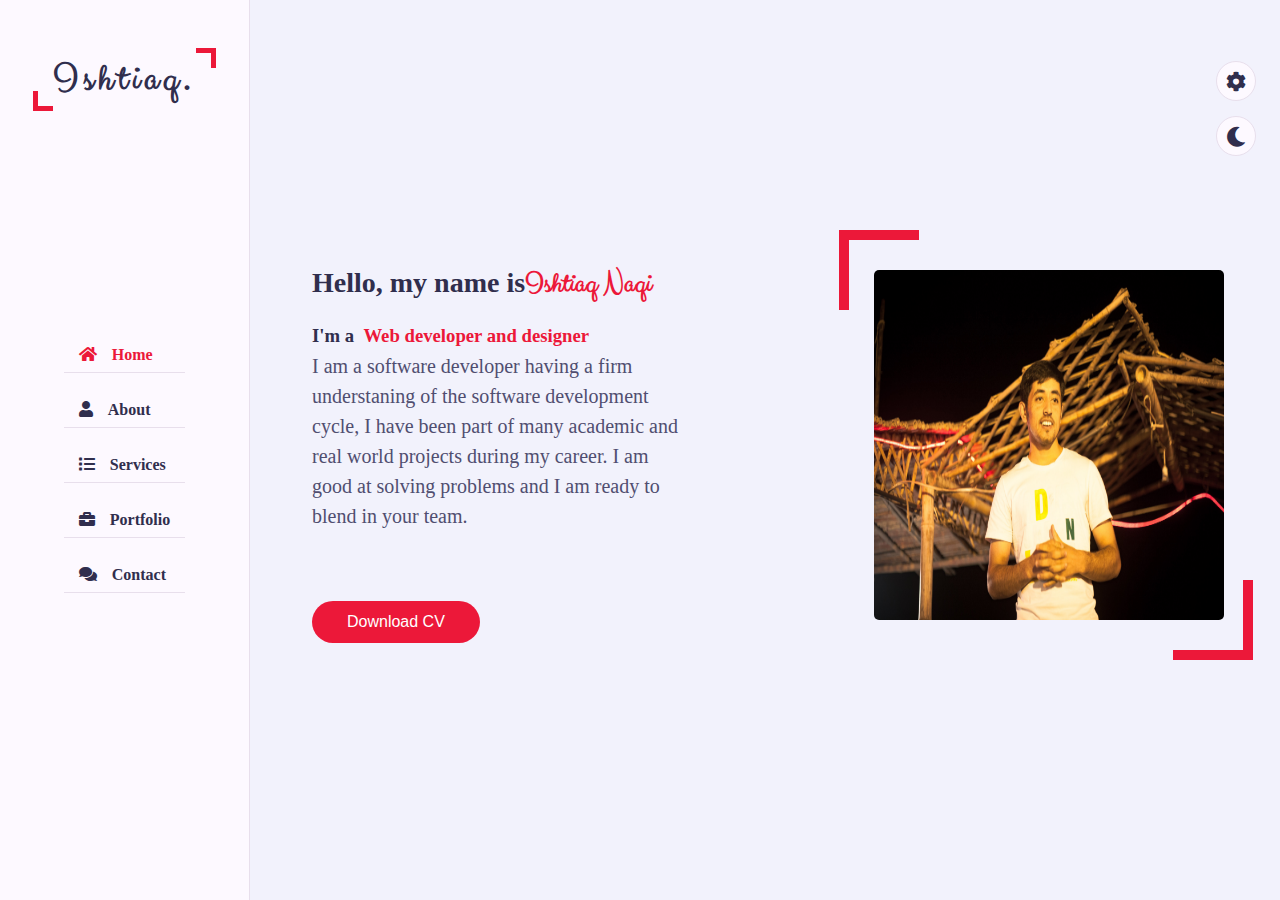
==== index.html @ 5f27f60d "fixed index folder" ====
<!DOCTYPE html>
<html>
  <head>
    <meta charset="UTF-8">
    <meta http-equivalent="X-UA-Compatible" content="IE=edge">
    <meta name="viewport" content="width=device-width, initial-scale=1.0">
    <meta name="description" content="My name is Ishtiaq Naqi and I am a Software Engineer. I can create dynamic, user friendly, and highly optimized applications for your personal or business use.">
    <meta name="og:title" content="Ishtiaq Naqi">
    <meta name="og:description" content="My name is Ishtiaq Naqi and I am a Full Stack Software Developer. I can create dynamic, user friendly, and highly optimized applications for your personal or business use.">
    <meta name="og:image" content="../Images/hero.jpg">
    <title>Ishtiaq Hussain Naqi, &reg; Sotware Developer</title>
    <link rel="shortcut icon" type="image/jpg" href="../Images/hero.jpg">
    <link rel="stylesheet" href="../CSS/style.css">
    <link rel="stylesheet" href="../CSS/skin/color-1.css">
    <link rel="stylesheet" href="https://cdnjs.cloudflare.com/ajax/libs/font-awesome/5.15.4/css/all.min.css">
    <link class="alternate-style" rel="stylesheet" href="../CSS/skin/color-1.css" title="color-1" disabled>
    <link class="alternate-style" rel="stylesheet" href="../CSS/skin/color-2.css" title="color-2" disabled>
    <link class="alternate-style" rel="stylesheet" href="../CSS/skin/color-3.css" title="color-3" disabled>
    <link class="alternate-style" rel="stylesheet" href="../CSS/skin/color-4.css" title="color-4" disabled>
    <link class="alternate-style" rel="stylesheet" href="../CSS/skin/color-5.css" title="color-5" disabled>
    <link rel="stylesheet" href="../CSS/style-switcher.css">
  </head>
  <body>
    <div class="main-container">
      <div class="aside">
        <div class="logo"><a href="#"><span>Ishtiaq</span>.</a></div>
        <div class="nav-toggler"><span></span></div>
        <ul class="nav">
          <li><a class="active" href="#home"><i class="fa fa-home"></i>Home</a></li>
          <li><a href="#about"><i class="fa fa-user"></i>About</a></li>
          <li><a href="#services"><i class="fa fa-list"></i>Services</a></li>
          <li><a href="#portfolio"><i class="fa fa-briefcase"></i>Portfolio</a></li>
          <li><a href="#contact"><i class="fa fa-comments"></i>Contact</a></li>
        </ul>
      </div>
      <div class="main-content">
        <section class="home active section" id="home">
          <div class="container">
            <div class="row">
              <div class="home-info padd-15">
                <h3 class="hello">Hello, my name is<span class="name">Ishtiaq Naqi</span></h3>
                <h3 class="my-profession">I'm a &nbsp;<span class="typing">Web developer and designer</span></h3>
                <p>I am a software developer having a firm understaning of the software development cycle, I have been part of many academic and real world projects during my career. I am good at solving problems and I am ready to blend in your team.</p>
                <button class="btn" type="button" id="cv-btn">Download CV</button>
              </div>
              <div class="home-img padd-15"><img src="../Images/hero.jpg" alt="Hero image"></div>
            </div>
          </div>
        </section>
        <section class="about section" id="about">
          <div class="container">
            <div class="row">
              <div class="section-title padd-15">
                <h2>About Me</h2>
              </div>
            </div>
            <div class="row">
              <div class="about-content padd-15">
                <div class="row">
                  <div class="about-text">
                    <h3>I'm Ishtiaq Naqi&nbsp;<span>Web Designer and Developer</span></h3>
                    <p>I am a Software Developer, I can create or rewamp web and mobile applications for your personal or business use. I have years of experience developing applications.</p>
                  </div>
                </div>
                <div class="row">
                  <section class="person-info padd-15">
                    <h2>Expertise</h2>
                    <div class="skills">
                              <div class="skill-item"><img src="../Images/logos/java.png" alt="Java"></div>
                              <div class="skill-item"><img src="../Images/logos/nodejs.png" alt="Node.js"></div>
                              <div class="skill-item"><img src="../Images/logos/rust.png" alt="Rust"></div>
                              <div class="skill-item"><img src="../Images/logos/javascript.png" alt="HTML/CSS/JS"></div>
                              <div class="skill-item"><img src="../Images/logos/angular.png" alt="Angular"></div>
                              <div class="skill-item"><img src="../Images/logos/reactjs.png" alt="React.js"></div>
                              <div class="skill-item"><img src="../Images/logos/flutter.png" alt="Flutter"></div>
                              <div class="skill-item"><img src="../Images/logos/css.png" alt="CSS"></div>
                    </div>
                  </section>
                </div>
                <div class="row">
                  <div class="experience padd-15">
                    <h3 class="title">Experience</h3>
                    <div class="row">
                      <div class="timeline-box padd-15">
                        <div class="timeline shadow-dark">
                                  <div class="timeline-item">
                                    <div class="circle-dot"></div>
                                    <h3 class="timeline-date"><i class="fa fa-calendar"></i>2023 - 2023</h3>
                                    <h4 class="timeline-title">Apna Devs</h4>
                                    <p class="timeline-text">I worked with Apna Devs as backend development intern for a period of three months. At here I worked in MVP architecture, APIs, MongoDB database and Docker</p>
                                  </div>
                                  <div class="timeline-item">
                                    <div class="circle-dot"></div>
                                    <h3 class="timeline-date"><i class="fa fa-calendar"></i>2022 - 2002</h3>
                                    <h4 class="timeline-title">Siddique Memon Foundation</h4>
                                    <p class="timeline-text">I worked with Siddique memon foundation as a social intern during summers 2022. Our task were to promote social mobilization and to work as volunteers in affected areas.</p>
                                  </div>
                                  <div class="timeline-item">
                                    <div class="circle-dot"></div>
                                    <h3 class="timeline-date"><i class="fa fa-calendar"></i>2004 - 2013</h3>
                                    <h4 class="timeline-title">WWF-Pakistan</h4>
                                    <p class="timeline-text">I have been member &quot;Nature Club&quot;, an initiative taken by WWF-Pakistan to cope will poaching of migratory birds and little local birds.</p>
                                  </div>
                        </div>
                      </div>
                    </div>
                  </div>
                  <div class="education padd-15">
                    <h3 class="title">Education</h3>
                    <div class="row">
                      <div class="timeline-box padd-15">
                        <div class="timeline shadow-dark">
                                  <div class="timeline-item">
                                    <div class="circle-dot"></div>
                                    <h3 class="timeline-date"><i class="fa fa-calendar"></i>2019 - 2023</h3>
                                    <h4 class="timeline-title">BSCS</h4>
                                    <p class="timeline-text">I'm currently pursuing an undergraduate degree in computer sciences from Institute of Business Administaraion (IBA) Karachi.</p>
                                  </div>
                                  <div class="timeline-item">
                                    <div class="circle-dot"></div>
                                    <h3 class="timeline-date"><i class="fa fa-calendar"></i>2016 - 2018</h3>
                                    <h4 class="timeline-title">HSSC</h4>
                                    <p class="timeline-text">I did my intermediate (HSSC) from Government Degree College Chitral. I studied Mathematics, Physics and Chemistry during my HSSC in Government College for Boys Chitral.</p>
                                  </div>
                                  <div class="timeline-item">
                                    <div class="circle-dot"></div>
                                    <h3 class="timeline-date"><i class="fa fa-calendar"></i>2014-2016</h3>
                                    <h4 class="timeline-title">SSC</h4>
                                    <p class="timeline-text">I completed my secondary school certificate (SSC) from Aga Khan Higher Secondary School Seenlasht, Chitral KPK.</p>
                                  </div>
                        </div>
                      </div>
                    </div>
                  </div>
                </div>
              </div>
            </div>
          </div>
        </section>
        <section class="service section" id="services">
          <div class="container">
            <div class="row">
              <div class="section-title padd-15">
                <h2>Service</h2>
              </div>
            </div>
            <div class="row">
              <div class="service-item padd-15">
                <div class="service-item-inner">
                  <div class="icon"><i class="fa fa-mobile-alt"></i></div>
                  <h4>Mobile Application</h4>
                  <p>I can create or refurnish you existing mobile applications.</p>
                </div>
              </div>
              <div class="service-item padd-15">
                <div class="service-item-inner">
                  <div class="icon"><i class="fa fa-laptop-code"></i></div>
                  <h4>Web Application</h4>
                  <p>I can develop or recreate existing web applications..</p>
                </div>
              </div>
              <div class="service-item padd-15">
                <div class="service-item-inner">
                  <div class="icon"><i class="fa fa-palette"></i></div>
                  <h4>Web and Mobile Design</h4>
                  <p>I will design catchy websites, web and mobile applications, using design tools.</p>
                </div>
              </div>
              <div class="service-item padd-15">
                <div class="service-item-inner">
                  <div class="icon"><i class="fa fa-code"></i></div>
                  <h4>Website Development</h4>
                  <p>I will develop eilte looking website for your personal and business use.</p>
                </div>
              </div>
              <div class="service-item padd-15">
                <div class="service-item-inner">
                  <div class="icon"><i class="fa fa-search"></i></div>
                  <h4>Add Features</h4>
                  <p>I can add your desired featues to your websites and applications.</p>
                </div>
              </div>
              <div class="service-item padd-15">
                <div class="service-item-inner">
                  <div class="icon"><i class="fa fa-bullhorn"></i></div>
                  <h4>Optimization</h4>
                  <p>I will make your product highly optimized and SEO friendly.</p>
                </div>
              </div>
            </div>
          </div>
        </section>
        <section class="portfolio section" id="portfolio">
          <div class="container">
            <div class="row">
              <div class="section-title padd-15">
                <h2>Portfolio</h2>
              </div>
            </div>
            <div class="row">
              <div class="portfolio-heading padd-15">
                <h2>My Last Projects :</h2>
              </div>
            </div>
            <div class="row">
                      <div class="portfolio-item padd-15">
                        <div class="portfolio-item-inner shadow-dark">
                          <div class="portfolio-img"><img src="../Images/vanlife.png" alt=""></div>
                        </div>
                      </div>
                      <div class="portfolio-item padd-15">
                        <div class="portfolio-item-inner shadow-dark">
                          <div class="portfolio-img"><img src="../Images/Home.png" alt=""></div>
                        </div>
                      </div>
                      <div class="portfolio-item padd-15">
                        <div class="portfolio-item-inner shadow-dark">
                          <div class="portfolio-img"><img src="../Images/tenzies.png" alt=""></div>
                        </div>
                      </div>
                      <div class="portfolio-item padd-15">
                        <div class="portfolio-item-inner shadow-dark">
                          <div class="portfolio-img"><img src="../Images/hope.jpg" alt=""></div>
                        </div>
                      </div>
                      <div class="portfolio-item padd-15">
                        <div class="portfolio-item-inner shadow-dark">
                          <div class="portfolio-img"><img src="../Images/os.jpg" alt=""></div>
                        </div>
                      </div>
                      <div class="portfolio-item padd-15">
                        <div class="portfolio-item-inner shadow-dark">
                          <div class="portfolio-img"><img src="../Images/cp.jpg" alt=""></div>
                        </div>
                      </div>
            </div>
          </div>
        </section>
        <section class="contact section" id="contact">
          <div class="container">
            <div class="row">
              <div class="section-title padd-15">
                <h2>Contact Me</h2>
              </div>
            </div>
            <h3 class="contact-title padd-15">Do you have any questions?</h3>
            <h4 class="contact-sub-title padd-15">I'm at your service</h4>
            <div class="row">
                      <div class="contact-info-item padd-15">
                        <div class="icon"><i class="fa fa-phone"></i></div>
                        <h4>Call us on</h4>
                        <p>+9230451154480</p>
                      </div>
                      <div class="contact-info-item padd-15">
                        <div class="icon"><i class="fa fa-map-marker-alt"></i></div>
                        <h4>Office</h4>
                        <p>Karachi</p>
                      </div>
                      <div class="contact-info-item padd-15">
                        <div class="icon"><i class="fa fa-envelope"></i></div>
                        <h4>Email</h4>
                        <p>ih.naqi@outlook.com</p>
                      </div>
                      <div class="contact-info-item padd-15">
                        <div class="icon"><i class="fa fa-globe-europe"></i></div>
                        <h4>Website</h4>
                        <p>www.google.com</p>
                      </div>
            </div>
            <h3 class="contact-title padd-15">Write me an email</h3>
            <h4 class="contact-sub-title padd-15">I'm very responsive</h4>
            <div class="row">
              <div class="contact-form padd-15">
                <div class="row">
                          <div class="form-item col-6 padd-15">
                            <div class="form-group">
                              <input class="form-control" type="text" placeholder="Name">
                            </div>
                          </div>
                          <div class="form-item col-6 padd-15">
                            <div class="form-group">
                              <input class="form-control" type="email" placeholder="someone@example.com">
                            </div>
                          </div>
                </div>
                <div class="row">
                          <div class="form-item col-12 padd-15">
                            <div class="form-group">
                              <input class="form-control" type="text" placeholder="Subject">
                            </div>
                          </div>
                </div>
                <div class="row">
                  <div class="form-item col-12 padd-15">
                    <div class="form-group">
                      <textarea class="form-control" name="" id="" placeholder="Message"></textarea>
                    </div>
                  </div>
                  <div class="contact-form padd-15">
                    <div class="row">
                      <div class="form-item col-12 padd-15">
                        <button class="btn" type="sumbit">Send Message</button>
                      </div>
                    </div>
                  </div>
                </div>
              </div>
            </div>
          </div>
        </section>
      </div>
    </div>
    <div class="style-switcher">
      <div class="style-switcher-toogler s-icon"><i class="fas fa-cog fa-spin"></i></div>
      <div class="day-night s-icon"><i class="fas"></i></div>
      <h2>Theme Colors</h2>
      <div class="colors"><span class="color-1" onclick="setActiveStyle('color-1')"></span><span class="color-2" onclick="setActiveStyle('color-2')"></span><span class="color-3" onclick="setActiveStyle('color-3')"></span><span class="color-4" onclick="setActiveStyle('color-4')"></span><span class="color-5" onclick="setActiveStyle('color-5')"></span></div>
    </div>
    <script src="https://cdnjs.cloudflare.com/ajax/libs/typed.js/2.0.12/typed.min.js" referrerpolicy="no-referrer"></script>
    <script src="../js/style-switcher.js"></script>
    <script src="../js/script.js"></script>
  </body>
</html>
---- CSS/style.css ----
@import url('https://fonts.googleapis.com/css2?family=Clicker+Script&family=Poppins:wght@200;300;400;500;600;700&display=swap');
:root{
   --bg-black-900: #f2f2fc;
   --bg-black-100: #fdf9ff;
   --bg-black-50: #e8dfec;
   --text-black-900: #302e4d;
   --text-black-700: #504e70;
}

body.dark{
   --bg-black-900: #151515;
   --bg-black-100: #222222;
   --bg-black-50: #393939;
   --text-black-900: #ffffff;
   --text-black-700: #e9e9e9;
}

body{
   line-height: 1.5;
   font-size: 16px;
   font-family: 'Poppins' sans-serif;
}

*{
   margin: 0;
   padding: 0;
   outline: none;
   text-decoration: none;
   box-sizing: border-box;
}

::before,::after{
   box-sizing: border-box;
}

ul{
   list-style: none;
}

.section {
   background: var(--bg-black-900);
   min-height: 100vh;
   display: block;
   padding: 0 30px;
   opacity: 1;
   position: fixed;
   left: 270px;
   top: 0;
   right: 0;
   bottom: 0;
   z-index: 0;
   overflow-y: auto;
   overflow-x: hidden;
   transition: all 0.3s ease;
}

.section.back-section{
   z-index: 1;
}

.section.active{
   z-index: 2;
   opacity: 1;
   animation: slideSection 1s ease;
}

@keyframes slideSection {
   0%{
      transform: translateX(100%);
   }
   100%{
      transform: translateX(0%);
   }
}

.hidden{
   display: none !important;
}

.padd-15{
   padding-left: 15px;
   padding-right: 15px;
}

.container{
   max-width: 1100px;
   width: 100%;
   margin: auto;
}

.section .container{
   padding-top: 60px;
   padding-bottom: 70px;
}

.section-title{
   flex: 0 0 100%;
   max-width: 100%;
   margin-bottom: 60px;
}

.section-title h2{
   font-size: 40px;
   color: var(--text-black-900);
   font-weight: 700;
   position: relative;
}

.section-title h2::before{
   content: '';
   height: 4px;
   width: 50px;
   background-color: var(--skin-color);
   position: absolute;
   top: 100%;
   left: 0;
}

.section-title h2::after{
   content: '';
   height: 4px;
   width: 25px;
   background-color: var(--skin-color);
   position: absolute;
   top: 100%;
   left: 0;
   margin-top: 8px;
}

.row{
   display: flex;
   flex-wrap: wrap;
   margin-left: -15px;
   margin-right: -15px;
   position: relative;
}

.btn{
   font-size: 16px;
   font-weight: 500;
   padding: 12px 35px;
   color : white;
   border-radius: 40px;
   display: inline-block;
   white-space: nowrap;
   border: none;
   background: var(--skin-color);
   transition: all 0.3s ease;
}

.btn:hover{
   transform: scale(1.05);
   cursor: pointer;
}

.shadow-dark{
   box-shadow: 0 0 20px rgba(48, 46, 77, 0.15);
}

/* Navbar */
.aside{
   width: 274px;
   position:fixed;
   left: 0;
   top: 0;
   background: var(--bg-black-100);
   padding: 30px;
   height: 100%;
   border-right: 1px solid var(--bg-black-50);
   display: flex;
   justify-content: center;
   align-items: center;
   z-index: 10;
   transition: all 0.3s ease;
}

.aside .logo{
   position: absolute;
   top: 50px;
   font-size: 30px;
   text-transform: capitalize;
}

.aside .logo a{
   color: var(--text-black-900);
   font-weight: 700;
   padding: 15px 20px;
   font-size: 30px;
   letter-spacing: 5px;;
   position: relative;
}

.aside .logo a span{
   font-family: 'Clicker Script', cursive;
   font-size: 40px;
}

.aside .logo a::before{
   content: '';
   position: absolute;
   width: 20px;
   height: 20px;
   border-bottom: 5px solid var(--skin-color);
   border-left: 5px solid var(--skin-color);
   bottom: 0;
   left: 0;
}

.aside .logo a::after{
   content: '';
   position: absolute;
   width: 20px;
   height: 20px;
   border-top: 5px solid var(--skin-color);
   border-right: 5px solid var(--skin-color);
   top: 0;
   right: 0;
}

.aside .nav-toggler{
   height: 40px;
   width: 45px;
   border: 1px solid var(-bg-black-50);
   cursor: pointer;
   position: fixed;
   left: 300px;
   top: 20px;
   border-radius:5px;
   background: var(--bg-black-100);
   display: none;
   justify-content: center;
   align-items: center;
   transition: all 0.3s ease;
}

.aside .nav-toggler span{
   height: 2px;
   width: 18px;
   background: var(--skin-color);
   display: inline-block;
   position: relative;
}

.aside .nav-toggler.open span{
   background-color: transparent;
}

.aside .nav-toggler span::before{
   content: '';
   height: 2px;
   width: 18px;
   background: var(--skin-color);
   position: absolute;
   top: -6px;
   left: 0;
}

.aside .nav-toggler.open span::before{
   transform: rotate(45deg);
   top: 0;
}

.aside .nav-toggler span::after{
   content: '';
   height: 2px;
   width: 18px;
   background: var(--skin-color);
   position: absolute;
   top: 6px;
   left: 0;
}

.aside .nav-toggler.open span::after{
   transform: rotate(-45deg);
   top: 0;
}

.aside .nav{
   margin-top: 50px;

}


.aside .nav li{
   margin-bottom: 20px;
   display: block;

}

.aside .nav li a{
   font-size: 16px;
   font-weight: 600;
   display: block;
   border-bottom: 1px solid var(--bg-black-50);
   color: var(--text-black-900);
   padding: 5px 15px;
}

.aside .nav li a.active{
   color: var(--skin-color);
}

.aside .nav li a i{
    margin-right: 15px;
}

/*  Hoeme Section */

.home{
   min-height: 100vh;
   display: flex;
   color: var(--text-black-900);
}

.home .home-info{
   flex: 0 0 60%;
   max-width: 60%;
}

h3.hello{
   font-size: 28px;
   margin: 15px 0;
}

h3.hello span{
   font-family: 'Clicker Script', cursive;
   font-size: 30px;
   font-weight: 70px;
   color: var(--skin-color);
}

h3.m-profession{
   font-size: 30px;
   margin: 15px 0;
}

.typing{
   color: var(--skin-color);
}

.home-info p{
   margin-bottom: 70px;
   font-size: 20px;
   color: var(--text-black-700);
}

.home .home-img{
   flex: 0 0 40%;
   max-width: 40%;
   text-align: center;
   position: relative;
}

.home-img::after{
   content: '';
   position: absolute;
   height: 80px;
   width: 80px;
   border-bottom: 10px solid var(--skin-color);
   border-right: 10px solid var(--skin-color);
   right: -20px;
   bottom: -40px;
}

.home-img::before{
   content: '';
   position: absolute;
   height: 80px;
   width: 80px;
   border-top: 10px solid var(--skin-color);
   border-left: 10px solid var(--skin-color);
   left: -20px;
   top: -40px;

}

.home .home-img img{
   margin: auto;
   border-radius: 5px;
   width: 400px;
   height: 400px;
}

/* About Section */
.about .about-content{
   flex: 0 0 100%;
   max-width: 100%;
}

.about .about-content .about-text{
   flex: 0 0 100%;
   max-width: 100%;
}

.about .about-content .about-text h3{
   font-size: 24px;
   margin-bottom: 25px;;
   font-weight: 700;
   color: var(--text-black-900);
}

.about .about-content .about-text h3 span{
   color: var(--skin-color);

}

.about .about-content .about-text p{
   font-size: 16px;
   line-height: 25px;
   color: var(--text-black-700);
}

.person-info h2 {
   color: var(--text-black-900);
   padding-top: 1rem;
}

.skills {
   display: flex;
   gap: 1rem;
   flex-wrap: wrap;
   padding: 1rem;
}

.skill-item {
   height: 60px;
   width: 60px;
   display: flex;
   justify-content: center;
   align-items: center;
   border-radius: 50%;
   background: var(--bg-black-900);
   filter: invert(100%);
   cursor: pointer;
}


.skill-item img {
   height: 70%;
   width: 70%;
   filter: invert(100%);
}

.about .about-content .personal-info{
   flex: 0 0 60%;
   max-width: 60%;
   margin-top: 40px;
}

.about .about-content .personal-info .info-item{
   flex : 0 0 50%;
   width: 50%;
}

.about .about-content .personal-info .buttons{
   margin-top: 25px;
}

.about .about-content .personal-info .buttons .btn{
   margin-top: 10px;
}

.about .about-content .personal-info .info-item p{
   font-weight: 600;
   padding: 10px 0;
   font-size: 16px;
   color: var(--text-black-900);
   border-bottom: 1px solid var(--bg-black-50);
}

.about .about-content .personal-info .info-item p span{
   font-weight: 4pp;
   color: var(--text-black-700);
   margin-left: 4px;
   display: inline-block;
}

/* .about .about-content .skills{
   flex: 0 0 40%;
   max-width: 40%;
   margin-top: 40px;
} */

/* .about .about-content .skills .skill-item{
   flex: 0 0 100%;
   max-width: 100%;
} */
/*
.about .about-content .skills .skill-item h5{
   line-height: 40px;
   font-weight: 600;
   font-size: 16px;
   color: var(--text-black-900);
   text-transform: capitalize;
}

.about .about-content .skills .skill-item .progress{
   background-color: var(--bg-black-50);
   height: 7px;
   border-radius: 4px;
   width: 100%;
   position: relative;
}

.about .about-content .skills .skill-item{
   margin-bottom: 30px;
}

.about .about-content .skills .skill-item .progress .progress-in {
   position: absolute;
   left: 0;
   top: 0;
   height: 100%;
   border-radius: 4px;
   background-color: var(--skin-color);
}

.about .about-content .skills .skill-item .skill-percent{
   position: absolute;
   right: 0;
   color: var(--text-black-900);
   top: -40px;
   font-weight: 400;
   line-height: 40px;
} */

.about .about-content .education, .about .about-content .experience{
   flex: 0 0 50%;
   max-width: 50%;
   margin-top: 30px;
}

.about .about-content h3.title{
   font-size: 24px;
   margin-bottom: 30px;
   font-weight: 700;
   color: var(--text-black-900);
}

.about .about-content .timeline-box{
   flex: 0 0 100%;
   max-width: 100%;
}

.about .about-content .timeline{
   background-color: var(--bg-black-100);
   padding: 30px 15px;
   border: 1px solid var(--bg-black-50);
   border-radius: 10px;
   width: 100%;
   position: relative;

}

.about .about-content .timeline .timeline-item{
   position: relative;
   padding-left: 37px;
   padding-bottom: 50px;;
}

.about .about-content .timeline .timeline-item:last-child{
   padding-bottom: 0;

}

.about .about-content .timeline .timeline-item:before{
   content: '';
   width: 1px;
   position: absolute;
   height: 100%;
   left: 7px;
   top: 0;
   background-color: var(--skin-color);
}

.about .about-content .timeline .timeline-item .circle-dot{
   position: absolute;
   left: 0;
   top: 0;
   height: 15px;
   width: 15px;
   border-radius: 50%;
   background-color: var(--skin-color);
}

.about .about-content .timeline .timeline-date{
   font-weight: 400;
   font-size: 14px;
   margin-bottom: 12px;
   color: var(--text-black-700);
}

.about .about-content .timeline .timeline-date .fa{
   margin-right: 5px;
}

.about .about-content .timeline .timeline-title{
   font-weight: 700;
   font-size: 18px;
   margin-bottom: 5px;
   text-transform: capitalize;
   color: var(--text-black-900);
}

.about .about-content .timeline .timeline-text{
   line-height: 25px;
   font-size: 16px;
   text-align: justify;
   color: var(--text-black-700);
}

/* Service */
.service .container{
   padding-bottom: 40px;
}

.service .service-item{
   margin-bottom: 30px;
   flex: 0 0 33.33%;
   max-width: 33.33%;
}

.service .service-item .service-item-inner{
   background-color: var(--bg-black-100);
   border: 1px solid var(--bg-black-50);
   border-radius: 10px;
   padding: 30px 15px;
   text-align: center;
   transition: all 0.3s ease;
}

.service .service-item .service-item-inner:hover{
   box-shadow: 0 0 20px rgba(48, 46, 77, 0.15);
}

.service .service-item .service-item-inner .icon{
   height: 60px;
   width: 60px;
   border-radius: 50%;
   display: block;
   margin: 0 auto 30px;
   text-align: center;
   transition: all 0.3s ease;
}

.service .service-item .service-item-inner .icon .fa{
   font-size: 40px;
   line-height: 60px;
   color: var(--skin-color);
   transition: all 0.3s ease;
}

.service .service-item .service-item-inner:hover .icon{
   background: var(--skin-color);
}

.service .service-item .service-item-inner:hover .icon .fa{
   font-size: 25px;
   color: #fff;
}

.service .service-item .service-item-inner h4{
   font-size: 18px;
   margin-bottom: 15px;
   color: var(--text-black-900);
   font-weight: 700;
   text-transform: capitalize;
}

.service .service-item .service-item-inner p{
   font-size: 16px;
   color: var(--text-black-700);
   line-height: 25px;
}

/* Portfolio */

.portfolio .container{
   padding-bottom: 40px;
}

.portfolio .portfolio-heading{
   flex: 0 0 100%;
   max-width: 100%;
   margin-bottom: 40px;
}

.portfolio .portfolio-heading h2{
   color: var(--text-black-900);
   font-weight: 500;;
}

.portfolio .portfolio-item{
   flex: 0 0 33.33%;
   max-width: 33.33%;
   margin-bottom: 30px;
}

.portfolio .portfolio-item-inner{
   border: 6px solid var(--bg-black-100);
   border-radius: 10px;
   overflow: hidden;
   cursor: pointer;
}

.portfolio .portfolio-item-inner .portfolio-img img{
   width: 100%;
   aspect-ratio: 3 / 2;
   object-fit: contiain;
   display: block;
}

.portfolio:nth-of-type(3) .portfolio-item-inner .portfolio-img img{
   /* width: 100%; */
   aspect-ratio: 3 / 2;
   object-fit: cover;
   /* display: block; */
}



/* Contact Us Section */
.contact-title{
   color: var(--skin-color);
   text-align: center;
   font-size: 25px;
   margin-bottom: 20px;
}

.contact-sub-title{
   color: var(--text-black-900);
   text-align: center;
   font-size: 15px;
   margin-bottom: 60px;
}

.contact .contact-info-item {
   flex: 0 0 25%;
   max-width: 25%;
   text-align: center;
   margin-bottom: 60px;
}

.contact .contact-info-item .icon{
   display: inline-block;

}

.contact .contact-info-item .icon .fa{
   font-size: 25px;
   color: var(--skin-color);
}

.contact .contact-info-item h4{
   font-size: 18px;
   font-weight: 700;
   color: var(--text-black-900);
   text-transform: capitalize;
   margin: 15px 0;
}

.contact .contact-info-item p{
   font-size: 16px;
   line-height: 25px;
   color: var(--text-black-700);
   font-weight: 400;
}

.contact .contact-form{
   flex: 0 0 100%;
   max-width: 100%;
}

.contact .contact-form .col-6{
   flex: 0 0 50%;
   max-width: 50%;
}

.contact .contact-form .col-12{
   flex: 0 0 100%;
   max-width: 100%;
}

.contact .contact-form .form-item{
   margin-bottom: 30px;
}

.contact .contact-form .form-item .form-control{
   width: 100%;
   height: 50%;
   border-radius: 25px;
   background: var(--bg-black-100);
   border: 1px solid var(--bg-black-50);
   padding: 10px 25px;
   font-size: 16px;
   color: var(--text-black-700);
   transition: all 0.3s ease;
}

.contact .contact-form .form-item .form-control:focus{
   box-shadow: 0 0 20px rgba(48, 46, 77, 0.15);
}

.contact .contact-form .form-item textarea.form-control{
   height: 140px;
}

.contact .contact-form .btn{
   height: 50px;
   padding: 0 50px;
}

@media screen and (max-width: 1500px) {
   #home .container .row {
      display: flex;
      justify-content: space-between;
      align-items: center;
      flex-wrap: nowrap;
      padding-inline: 2rem;
   }
   #home .container .row .home-img {
      width: 400px;
      height: 400px;
   }
   #home .container .row .home-img img {
      height: inherit;
      width: inherit;
   }
}

@media screen and (max-width: 1300px) {
   .aside {
      width: 250px;
   }
   .section{
      left: 250px;
   }
   #home .container .row {
      display: flex;
      justify-content: space-evenly;
      align-items: center;
      flex-wrap: nowrap;
      padding-inline: 2rem;
   }

   .home .home-info {
      flex: none;
      width: 400px;
   }
   #home .container .row .home-img {
      width: 250px;
      height: 280px;
   }
   #home .container .row .home-img img {
      height: inherit;
      width: inherit;
   }
}

@media screen and (max-width: 1400px) {
   #home .container .row {
      display: flex;
      justify-content: space-between;
      align-items: center;
      flex-wrap: nowrap;
      padding-inline: 2rem;
   }
   #home .container .row .home-img {
      width: 350px;
      height: 350px;
   }
   #home .container .row .home-img img {
      height: inherit;
      width: inherit;
   }
}

@media screen and (max-width: 1199px){
   .section .container{
      padding-top: 70px;
   }
   .aside{
      left: -280px;
   }

   .aside.open{
      left: 0;
   }
   .aside .nav-toggler{
      display: flex;
      left: 30px;
   }

   .aside .nav-toggler.open{
      margin-top: -12px;
      left: 220px;
      border: 2px solid var(--skin-color);
      border-radius: 50%;
      box-shadow: 0 0 20px rgba(48, 46, 77, 0.15);
   }

   .section{
      left: 0;
   }

   .section.open{
      left: 270px;
   }

   .about .about-content .personal-info .info-item p span{
      display: block;
      margin-left: 0;
   }
}

@media screen and (max-width: 1000px){

   .aside{
      width: 270px;
   }

   .contact .contact-info-item, .portfolio .portfolio-item{
      flex: 0 0 50%;
      max-width: 50%;
   }
   .service .service-item{
      flex: 0 0 50%;
      max-width: 50%;
   }

   .home .home-info{
      flex: 0 0 100%;
      max-width: 100%;
   }

   .home .home-img{
      display: none;
   }
}

@media screen and (max-width: 750px){
   .timeline-box{
      max-height: 700px;
   }
}

@media screen and (max-width: 700px){

   .contact .contact-form .col-6,
   .contact .contact-info-item,
   .portfolio .portfolio-item,
   .about .about-content .experience, .about .about-content .education, .about .about-content .skills, .about .about-content .personal-info{
      flex: 0 0 100%;
      max-width: 100%;
   }
}

@media screen and (max-width: 600px){
   .service .service-item{
      flex: 0 0 100%;
      max-width: 100%;
   }
}

@media screen and (max-width: 350px){

   .about .about-content .personal-info .info-item{
      flex: 0 0 100%;
      max-width: 100%;
      text-align: center;
      justify-content: center;
   }

   .about .about-content .personal-info .btn{
      flex: 0 0 100%;
      max-width: 100%;
   }
}
---- CSS/skin/color-1.css ----
:root{
   --skin-color: #ec1839;
}
---- CSS/skin/color-1.css ----
:root{
   --skin-color: #ec1839;
}
---- CSS/skin/color-2.css ----
:root {
   --skin-color: #fa5b0f;
}
---- CSS/skin/color-3.css ----
:root {
   --skin-color: #37b182;
}
---- CSS/skin/color-4.css ----
:root {
   --skin-color: #1854b4;
}
---- CSS/skin/color-5.css ----
:root {
   --skin-color: #f021b2;
}
---- CSS/style-switcher.css ----
.style-switcher{
   position: fixed;
   right: 0;
   top: 60px;
   padding: 15px;
   width: 200px;
   border: 1px solid var(--bg-black-50);
   background: var(--bg-black-100);
   z-index: 11;
   border-radius: 5px;
   transition: all 0.3s ease;
   transform: translateX(100%);
}

.style-switcher.open{
  transform: translateX(-25px);
}

.style-switcher .s-icon{
   position: absolute;
   height: 40px;
   width: 40px;
   text-align: center;
   font-size: 20px;
   background: var(--bg-black-100);
   color: var(--text-black-900);
   right: 100%;
   border: 1px solid var(--bg-black-50);
   margin-right: 25px;
   cursor: pointer;
   transition: all 0.3s ease;
   border-radius: 50%;
}

.style-switcher .s-icon i{
   line-height: 40px;
}

.style-switcher .style-switcher-toogler{
   top: 0;
}

.style-switcher .day-night{
   top: 55px;

}

.style-switcher h2{
   margin: 0 0 10px;
   color: var(--text-black-700);
   font-size: 16px;
   font-weight: 600;
   text-transform: capitalize;
}

.style-switcher .colors{
   display: flex;
   flex-wrap: wrap;
   justify-content: space-between;
}

.style-switcher .colors span{
   display: inline-block;
   height: 30px;
   width: 30px;
   border-radius: 50%;
}


.style-switcher .color-1{
   background: #ec1839;
}

.style-switcher .color-2{
   background: #fa5b0f;
}

.style-switcher .color-3{
   background: #37b182;
}

.style-switcher .color-4{
   background: #1854b4;
}

.style-switcher .color-5{
   background: #f021b2;
}
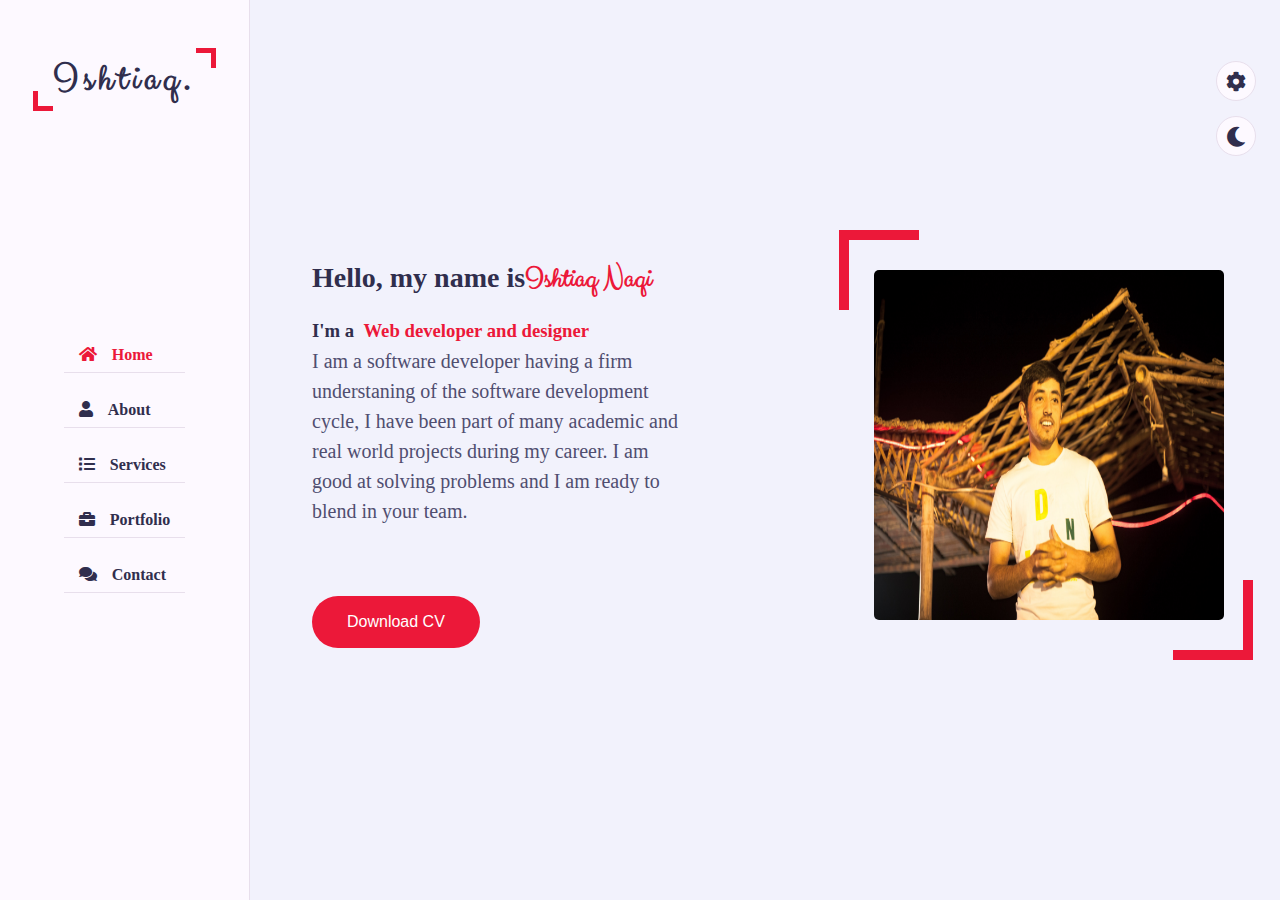
==== commit 9cf398d2: "fixed broken pieces" ====
--- a/index.html
+++ b/index.html
@@ -7,9 +7,12 @@
     <meta name="description" content="My name is Ishtiaq Naqi and I am a Software Engineer. I can create dynamic, user friendly, and highly optimized applications for your personal or business use.">
     <meta name="og:title" content="Ishtiaq Naqi">
     <meta name="og:description" content="My name is Ishtiaq Naqi and I am a Full Stack Software Developer. I can create dynamic, user friendly, and highly optimized applications for your personal or business use.">
-    <meta name="og:image" content="../Images/hero.jpg">
+    <meta property="og:image" content="./Images/hero.jpg">
+    <meta property="og:image:type" content="image/jpeg">
+    <meta property="og:image:width" content="200">
+    <meta property="og:image:height" content="200">
     <title>Ishtiaq Hussain Naqi, &reg; Sotware Developer</title>
-    <link rel="shortcut icon" type="image/jpg" href="../Images/hero.jpg">
+    <link rel="shortcut icon" type="image/jpg" href="./Images/hero.jpg">
     <link rel="stylesheet" href="../CSS/style.css">
     <link rel="stylesheet" href="../CSS/skin/color-1.css">
     <link rel="stylesheet" href="https://cdnjs.cloudflare.com/ajax/libs/font-awesome/5.15.4/css/all.min.css">
@@ -74,12 +77,16 @@
                               <div class="skill-item"><img src="../Images/logos/reactjs.png" alt="React.js"></div>
                               <div class="skill-item"><img src="../Images/logos/flutter.png" alt="Flutter"></div>
                               <div class="skill-item"><img src="../Images/logos/css.png" alt="CSS"></div>
+                              <div class="skill-item"><img src="../Images/logos/sql.png" alt="SQL"></div>
+                              <div class="skill-item"><img src="../Images/logos/mongodb.png" alt="MongoDB"></div>
+                              <div class="skill-item"><img src="../Images/logos/docker.png" alt="Docker"></div>
+                              <div class="skill-item"><img src="../Images/logos/figma.png" alt="Figma"></div>
                     </div>
                   </section>
                 </div>
                 <div class="row">
                   <div class="experience padd-15">
-                    <h3 class="title">Experience</h3>
+                    <h3 class="title">Skills</h3>
                     <div class="row">
                       <div class="timeline-box padd-15">
                         <div class="timeline shadow-dark">
@@ -259,41 +266,41 @@
                       <div class="contact-info-item padd-15">
                         <div class="icon"><i class="fa fa-envelope"></i></div>
                         <h4>Email</h4>
-                        <p>ih.naqi@outlook.com</p>
+                        <p>ihnaqi.dev@gmail.com</p>
                       </div>
                       <div class="contact-info-item padd-15">
                         <div class="icon"><i class="fa fa-globe-europe"></i></div>
                         <h4>Website</h4>
-                        <p>www.google.com</p>
+                        <p>https://ihnaqi.github.io/</p>
                       </div>
             </div>
             <h3 class="contact-title padd-15">Write me an email</h3>
             <h4 class="contact-sub-title padd-15">I'm very responsive</h4>
             <div class="row">
-              <div class="contact-form padd-15">
+              <form class="contact-form padd-15" onsubmit="contact(); reset(); return false;">
                 <div class="row">
                           <div class="form-item col-6 padd-15">
                             <div class="form-group">
-                              <input class="form-control" type="text" placeholder="Name">
+                              <input class="form-control" type="text" id="name" placeholder="Name">
                             </div>
                           </div>
                           <div class="form-item col-6 padd-15">
                             <div class="form-group">
-                              <input class="form-control" type="email" placeholder="someone@example.com">
+                              <input class="form-control" type="email" id="email" placeholder="someone@example.com">
                             </div>
                           </div>
                 </div>
                 <div class="row">
                           <div class="form-item col-12 padd-15">
                             <div class="form-group">
-                              <input class="form-control" type="text" placeholder="Subject">
+                              <input class="form-control" type="text" id="subject" placeholder="Subject">
                             </div>
                           </div>
                 </div>
                 <div class="row">
                   <div class="form-item col-12 padd-15">
                     <div class="form-group">
-                      <textarea class="form-control" name="" id="" placeholder="Message"></textarea>
+                      <textarea class="form-control" name="" id="message" placeholder="Message"></textarea>
                     </div>
                   </div>
                   <div class="contact-form padd-15">
@@ -304,7 +311,7 @@
                     </div>
                   </div>
                 </div>
-              </div>
+              </form>
             </div>
           </div>
         </section>
@@ -319,5 +326,6 @@
     <script src="https://cdnjs.cloudflare.com/ajax/libs/typed.js/2.0.12/typed.min.js" referrerpolicy="no-referrer"></script>
     <script src="../js/style-switcher.js"></script>
     <script src="../js/script.js"></script>
+    <script src="https://smtpjs.com/v3/smtp.js"></script>
   </body>
 </html>--- a/CSS/style.css
+++ b/CSS/style.css
@@ -138,7 +138,7 @@
 .btn{
    font-size: 16px;
    font-weight: 500;
-   padding: 12px 35px;
+   padding: 17px 35px;
    color : white;
    border-radius: 40px;
    display: inline-block;
@@ -717,8 +717,6 @@
    /* display: block; */
 }
 
-
-
 /* Contact Us Section */
 .contact-title{
    color: var(--skin-color);
@@ -919,6 +917,9 @@
       width: 270px;
    }
 
+   .btn {
+      padding-block: 20px;
+   }
    .contact .contact-info-item, .portfolio .portfolio-item{
       flex: 0 0 50%;
       max-width: 50%;
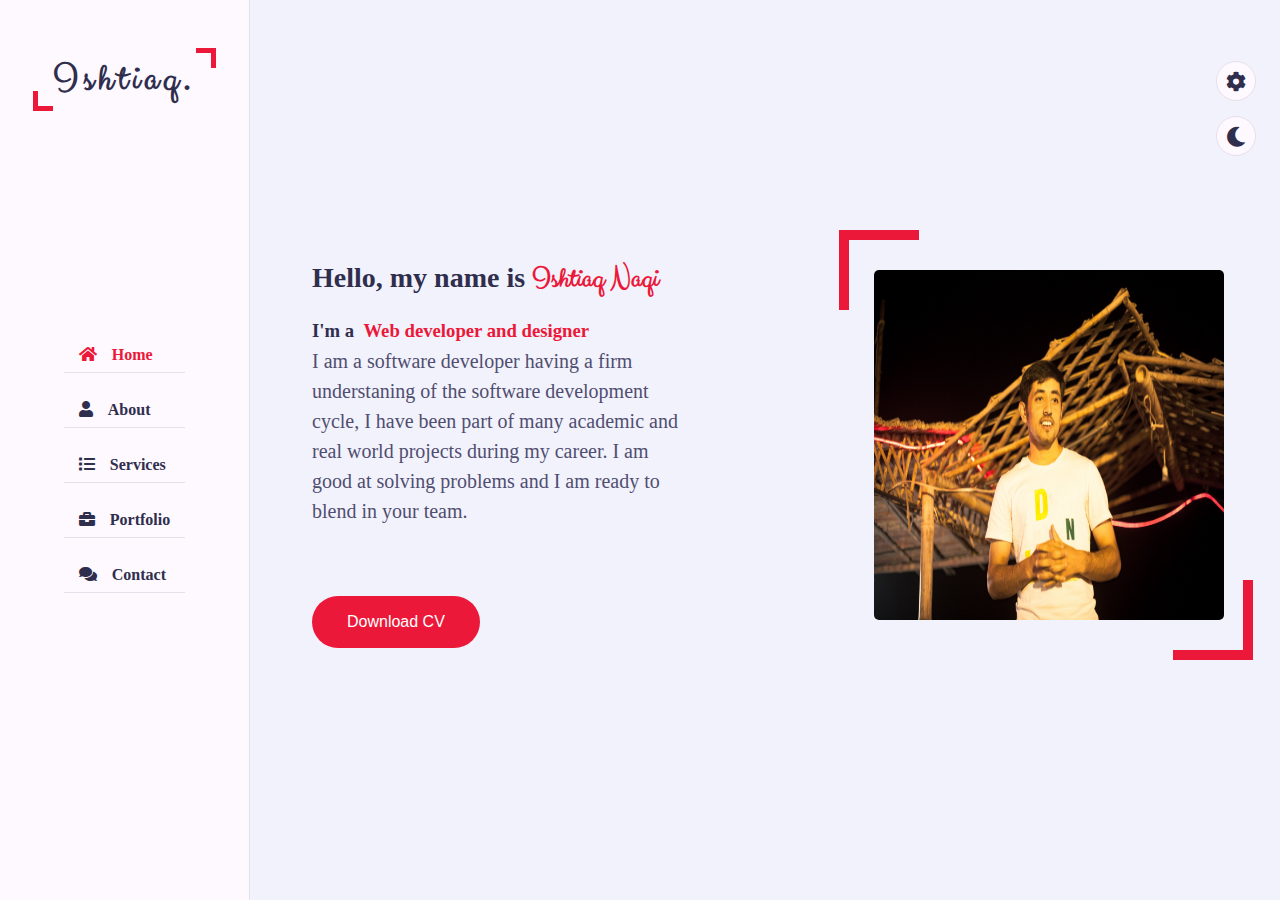
==== commit 4932243f: "fixed some broken pieces" ====
--- a/index.html
+++ b/index.html
@@ -7,12 +7,13 @@
     <meta name="description" content="My name is Ishtiaq Naqi and I am a Software Engineer. I can create dynamic, user friendly, and highly optimized applications for your personal or business use.">
     <meta name="og:title" content="Ishtiaq Naqi">
     <meta name="og:description" content="My name is Ishtiaq Naqi and I am a Full Stack Software Developer. I can create dynamic, user friendly, and highly optimized applications for your personal or business use.">
-    <meta property="og:image" content="./Images/hero.jpg">
-    <meta property="og:image:type" content="image/jpeg">
+    <meta property="og:image" content="https://ihnaqi.github.io/Images/hero.jpg">
+    <meta property="og:image:type" content="image/jpg">
     <meta property="og:image:width" content="200">
     <meta property="og:image:height" content="200">
+    <meta property="og:url" content="https://ihnaqi.github.io">
     <title>Ishtiaq Hussain Naqi, &reg; Sotware Developer</title>
-    <link rel="shortcut icon" type="image/jpg" href="./Images/hero.jpg">
+    <link rel="shortcut icon" type="image/jpg" href="https://ihnaqi.github.io/Images/hero.jpg">
     <link rel="stylesheet" href="../CSS/style.css">
     <link rel="stylesheet" href="../CSS/skin/color-1.css">
     <link rel="stylesheet" href="https://cdnjs.cloudflare.com/ajax/libs/font-awesome/5.15.4/css/all.min.css">
@@ -24,24 +25,24 @@
     <link rel="stylesheet" href="../CSS/style-switcher.css">
   </head>
   <body>
-    <div class="main-container">
-      <div class="aside">
-        <div class="logo"><a href="#"><span>Ishtiaq</span>.</a></div>
-        <div class="nav-toggler"><span></span></div>
-        <ul class="nav">
-          <li><a class="active" href="#home"><i class="fa fa-home"></i>Home</a></li>
-          <li><a href="#about"><i class="fa fa-user"></i>About</a></li>
-          <li><a href="#services"><i class="fa fa-list"></i>Services</a></li>
-          <li><a href="#portfolio"><i class="fa fa-briefcase"></i>Portfolio</a></li>
-          <li><a href="#contact"><i class="fa fa-comments"></i>Contact</a></li>
-        </ul>
-      </div>
+    <header class="aside">
+      <div class="logo"><a href="#"><span>Ishtiaq</span>.</a></div>
+      <div class="nav-toggler"><span></span></div>
+      <nav class="nav">
+        <li><a class="active" href="#home"><i class="fa fa-home"></i>Home</a></li>
+        <li><a href="#about"><i class="fa fa-user"></i>About</a></li>
+        <li><a href="#services"><i class="fa fa-list"></i>Services</a></li>
+        <li><a href="#portfolio"><i class="fa fa-briefcase"></i>Portfolio</a></li>
+        <li><a href="#contact"><i class="fa fa-comments"></i>Contact</a></li>
+      </nav>
+    </header>
+    <main class="main-container">
       <div class="main-content">
         <section class="home active section" id="home">
           <div class="container">
             <div class="row">
               <div class="home-info padd-15">
-                <h3 class="hello">Hello, my name is<span class="name">Ishtiaq Naqi</span></h3>
+                <h3 class="hello">Hello, my name is&nbsp;<span class="name">Ishtiaq Naqi</span></h3>
                 <h3 class="my-profession">I'm a &nbsp;<span class="typing">Web developer and designer</span></h3>
                 <p>I am a software developer having a firm understaning of the software development cycle, I have been part of many academic and real world projects during my career. I am good at solving problems and I am ready to blend in your team.</p>
                 <button class="btn" type="button" id="cv-btn">Download CV</button>
@@ -67,7 +68,7 @@
                 </div>
                 <div class="row">
                   <section class="person-info padd-15">
-                    <h2>Expertise</h2>
+                    <h2>Skills</h2>
                     <div class="skills">
                               <div class="skill-item"><img src="../Images/logos/java.png" alt="Java"></div>
                               <div class="skill-item"><img src="../Images/logos/nodejs.png" alt="Node.js"></div>
@@ -85,8 +86,23 @@
                   </section>
                 </div>
                 <div class="row">
+                  <section class="person-info padd-15">
+                    <h2>Social Media Links</h2>
+                    <div class="skills" id="social-links">
+                              <div class="skill-item"><img src="../Images/logos/linkedin.png" alt="LinkedIn"></div>
+                              <div class="skill-item"><img src="../Images/logos/github.png" alt="GitHub"></div>
+                              <div class="skill-item"><img src="../Images/logos/leetcode.png" alt="LeetCode"></div>
+                              <div class="skill-item"><img src="../Images/logos/codeforces.png" alt="CodeForces"></div>
+                              <div class="skill-item"><img src="https://open.kattis.com/images/site-logo?v=0a3f6018aacf449381741e45cf0ff6ba" alt="Kattis"></div>
+                              <div class="skill-item"><img src="../Images/logos/twitter.png" alt="Twitter"></div>
+                              <div class="skill-item"><img src="../Images/logos/instagram.png" alt="Instagram"></div>
+                              <div class="skill-item"><img src="../Images/logos/facebook.png" alt="Facebook"></div>
+                    </div>
+                  </section>
+                </div>
+                <div class="row">
                   <div class="experience padd-15">
-                    <h3 class="title">Skills</h3>
+                    <h3 class="title">Experience</h3>
                     <div class="row">
                       <div class="timeline-box padd-15">
                         <div class="timeline shadow-dark">
@@ -98,7 +114,7 @@
                                   </div>
                                   <div class="timeline-item">
                                     <div class="circle-dot"></div>
-                                    <h3 class="timeline-date"><i class="fa fa-calendar"></i>2022 - 2002</h3>
+                                    <h3 class="timeline-date"><i class="fa fa-calendar"></i>2022 - 2022</h3>
                                     <h4 class="timeline-title">Siddique Memon Foundation</h4>
                                     <p class="timeline-text">I worked with Siddique memon foundation as a social intern during summers 2022. Our task were to promote social mobilization and to work as volunteers in affected areas.</p>
                                   </div>
@@ -253,22 +269,22 @@
             <h3 class="contact-title padd-15">Do you have any questions?</h3>
             <h4 class="contact-sub-title padd-15">I'm at your service</h4>
             <div class="row">
-                      <div class="contact-info-item padd-15">
+                      <div class="contact-info-item padd-15" id="phone">
                         <div class="icon"><i class="fa fa-phone"></i></div>
-                        <h4>Call us on</h4>
+                        <h4>Call me</h4>
                         <p>+9230451154480</p>
                       </div>
-                      <div class="contact-info-item padd-15">
+                      <div class="contact-info-item padd-15" id="location">
                         <div class="icon"><i class="fa fa-map-marker-alt"></i></div>
-                        <h4>Office</h4>
+                        <h4>Location</h4>
                         <p>Karachi</p>
                       </div>
-                      <div class="contact-info-item padd-15">
+                      <div class="contact-info-item padd-15" id="email_">
                         <div class="icon"><i class="fa fa-envelope"></i></div>
                         <h4>Email</h4>
                         <p>ihnaqi.dev@gmail.com</p>
                       </div>
-                      <div class="contact-info-item padd-15">
+                      <div class="contact-info-item padd-15" id="website">
                         <div class="icon"><i class="fa fa-globe-europe"></i></div>
                         <h4>Website</h4>
                         <p>https://ihnaqi.github.io/</p>
@@ -316,7 +332,7 @@
           </div>
         </section>
       </div>
-    </div>
+    </main>
     <div class="style-switcher">
       <div class="style-switcher-toogler s-icon"><i class="fas fa-cog fa-spin"></i></div>
       <div class="day-night s-icon"><i class="fas"></i></div>
--- a/CSS/style.css
+++ b/CSS/style.css
@@ -33,7 +33,7 @@
    box-sizing: border-box;
 }
 
-ul{
+.nav li{
    list-style: none;
 }
 
@@ -441,6 +441,10 @@
    filter: invert(100%);
 }
 
+#social-links div{
+   cursor: pointer;
+}
+
 .about .about-content .personal-info{
    flex: 0 0 60%;
    max-width: 60%;
@@ -474,55 +478,6 @@
    margin-left: 4px;
    display: inline-block;
 }
-
-/* .about .about-content .skills{
-   flex: 0 0 40%;
-   max-width: 40%;
-   margin-top: 40px;
-} */
-
-/* .about .about-content .skills .skill-item{
-   flex: 0 0 100%;
-   max-width: 100%;
-} */
-/*
-.about .about-content .skills .skill-item h5{
-   line-height: 40px;
-   font-weight: 600;
-   font-size: 16px;
-   color: var(--text-black-900);
-   text-transform: capitalize;
-}
-
-.about .about-content .skills .skill-item .progress{
-   background-color: var(--bg-black-50);
-   height: 7px;
-   border-radius: 4px;
-   width: 100%;
-   position: relative;
-}
-
-.about .about-content .skills .skill-item{
-   margin-bottom: 30px;
-}
-
-.about .about-content .skills .skill-item .progress .progress-in {
-   position: absolute;
-   left: 0;
-   top: 0;
-   height: 100%;
-   border-radius: 4px;
-   background-color: var(--skin-color);
-}
-
-.about .about-content .skills .skill-item .skill-percent{
-   position: absolute;
-   right: 0;
-   color: var(--text-black-900);
-   top: -40px;
-   font-weight: 400;
-   line-height: 40px;
-} */
 
 .about .about-content .education, .about .about-content .experience{
    flex: 0 0 50%;
@@ -879,6 +834,7 @@
    }
    .aside{
       left: -280px;
+      width: 270px;
    }
 
    .aside.open{
@@ -976,4 +932,4 @@
       flex: 0 0 100%;
       max-width: 100%;
    }
-}+}
